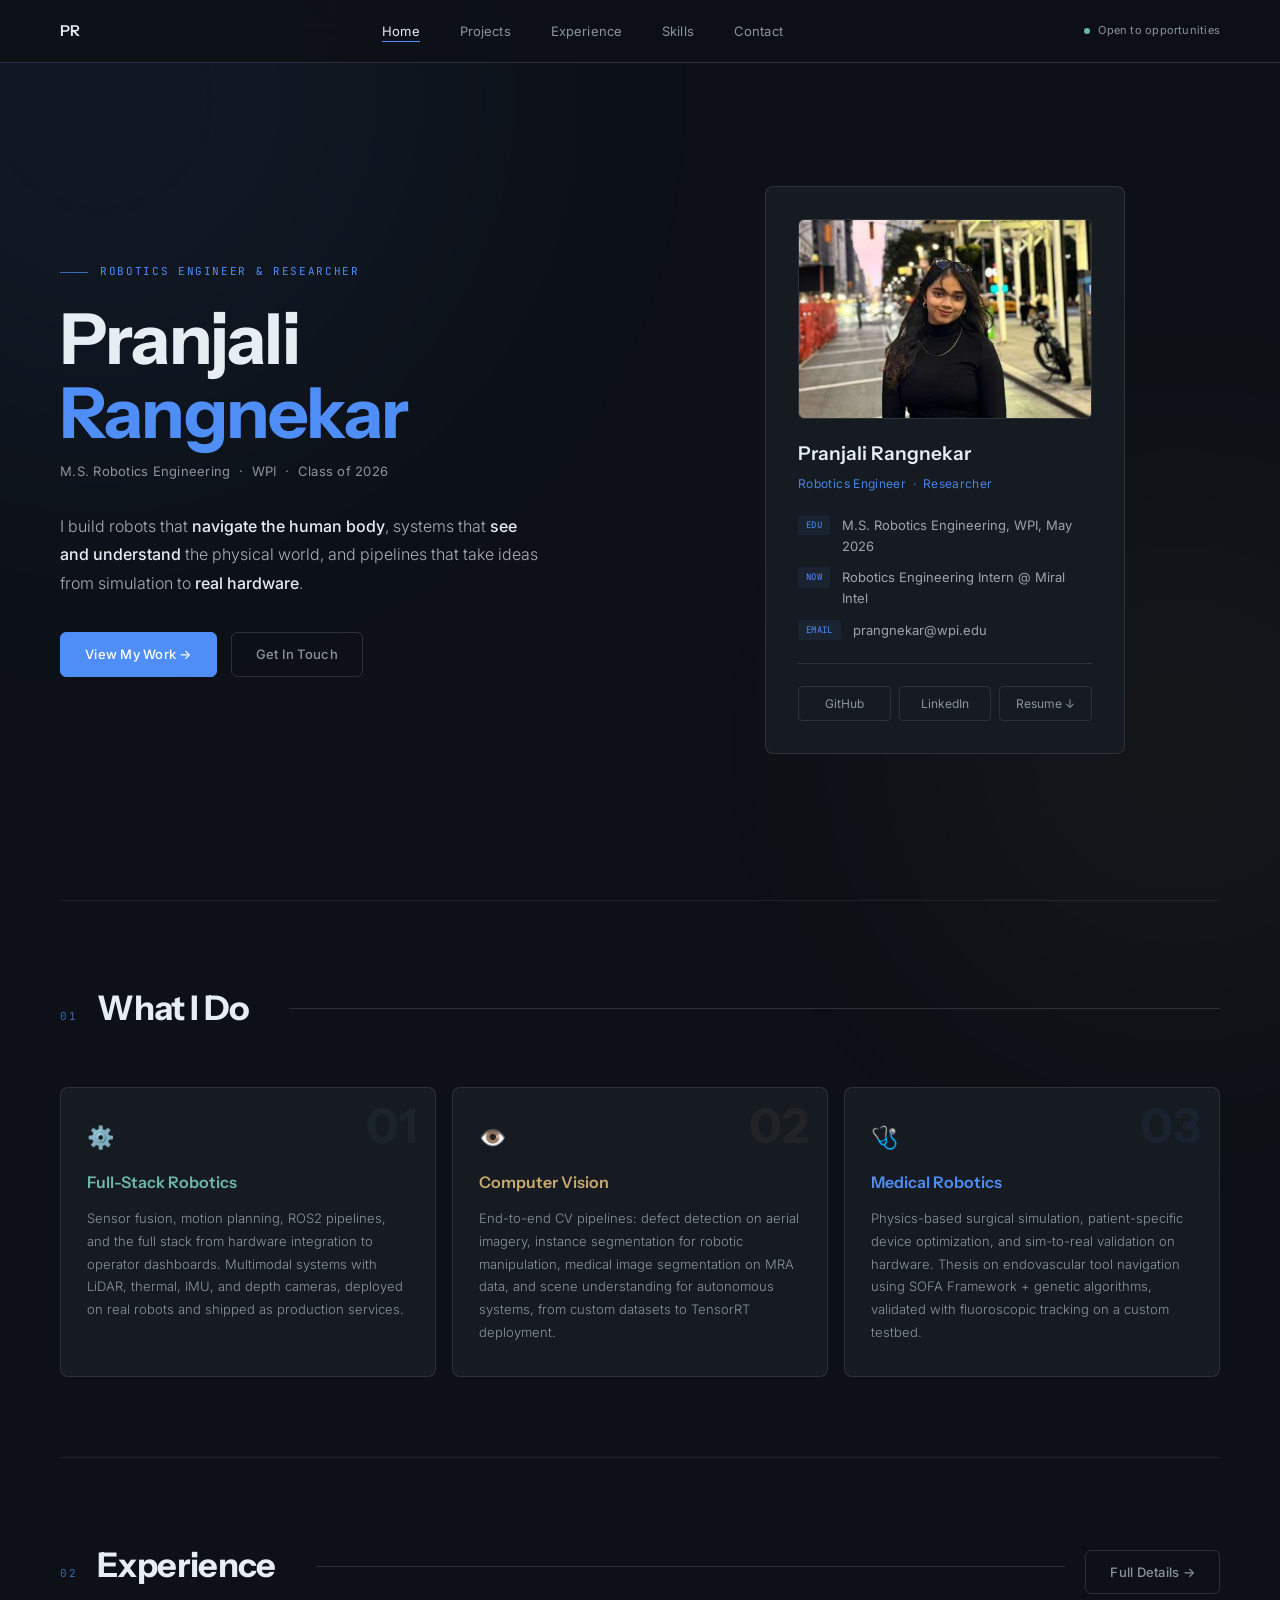
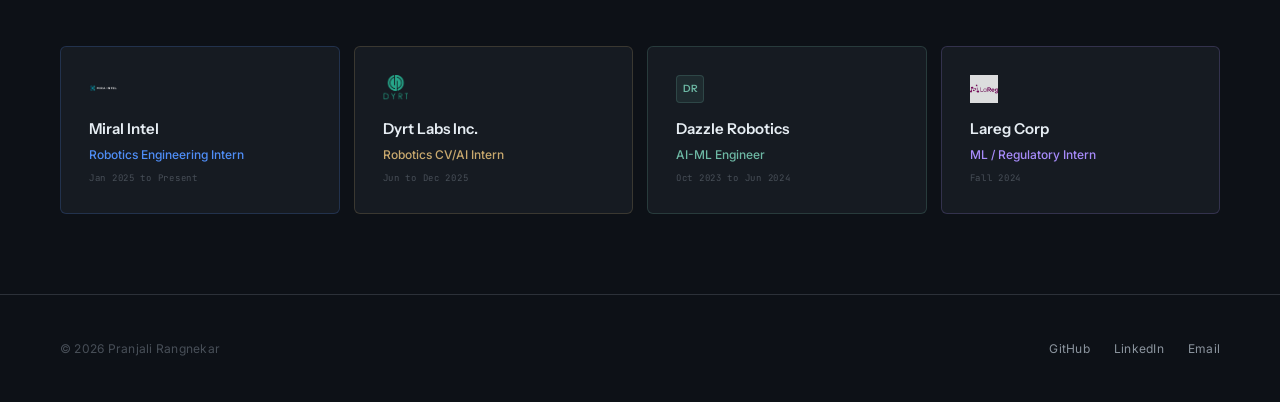
==== index.html @ c5e1e4dd "initial portfolio" ====
<!DOCTYPE html>
<html lang="en">
<head>
<meta charset="UTF-8">
<meta name="viewport" content="width=device-width, initial-scale=1.0">
<title>Pranjali Rangnekar | Robotics Engineer</title>
<link rel="stylesheet" href="css/style.css">
<style>
  /* ---- HERO ---- */
  .hero {
    min-height: 100vh;
    display: grid;
    grid-template-columns: 1fr 1fr;
    align-items: center;
    padding: 120px 60px 80px;
    gap: 60px;
    position: relative;
    z-index: 1;
  }
  .hero-eyebrow {
    font-family: 'JetBrains Mono', monospace;
    font-size: 11px;
    color: var(--accent);
    letter-spacing: 0.15em;
    text-transform: uppercase;
    margin-bottom: 22px;
    display: flex;
    align-items: center;
    gap: 12px;
    opacity: 0.85;
    animation: fadeUp 0.8s ease 0.2s both;
  }
  .hero-eyebrow::before { content: ''; width: 28px; height: 1px; background: var(--accent); opacity: 0.7; }
  .hero-name {
    font-family: 'Instrument Sans', sans-serif;
    font-size: clamp(44px, 5.5vw, 74px);
    font-weight: 700;
    line-height: 1.05;
    letter-spacing: -0.025em;
    margin-bottom: 10px;
    animation: fadeUp 0.8s ease 0.4s both;
  }
  .hero-name .grad {
    display: block;
    color: var(--accent);
  }
  .hero-subtitle {
    font-family: 'Inter', sans-serif;
    font-size: 13px;
    font-weight: 400;
    color: var(--text-muted);
    letter-spacing: 0.02em;
    margin-bottom: 30px;
    animation: fadeUp 0.8s ease 0.6s both;
  }
  .hero-bio {
    font-size: 16px;
    font-weight: 300;
    color: rgba(230,237,243,0.72);
    line-height: 1.8;
    max-width: 480px;
    margin-bottom: 34px;
    animation: fadeUp 0.8s ease 0.8s both;
  }
  .hero-bio strong { color: var(--text); font-weight: 500; }
  .hero-tags {
    display: flex;
    flex-wrap: wrap;
    gap: 8px;
    margin-bottom: 40px;
    animation: fadeUp 0.8s ease 1.0s both;
  }
  .hero-tag {
    font-family: 'Inter', sans-serif;
    font-size: 12px;
    font-weight: 400;
    padding: 5px 13px;
    border: 1px solid;
    border-radius: 4px;
    letter-spacing: 0.01em;
    transition: all 0.2s;
  }
  .hero-tag:hover { background: rgba(255,255,255,0.04); transform: translateY(-1px); }
  .hero-tag-blue  { border-color: rgba(79,142,247,0.3);   color: var(--accent); }
  .hero-tag-red   { border-color: rgba(201,169,110,0.3);  color: var(--accent2); }
  .hero-tag-green { border-color: rgba(109,184,164,0.3);  color: var(--accent3); }
  .hero-cta {
    display: flex;
    gap: 14px;
    animation: fadeUp 0.8s ease 1.2s both;
    align-items: flex-start;
  }
  .btn-dropdown { position: relative; }
  .btn-dropdown-menu {
    display: none;
    position: absolute;
    top: calc(100% + 8px);
    left: 0;
    background: var(--surface2);
    border: 1px solid var(--border);
    border-radius: 6px;
    overflow: hidden;
    min-width: 180px;
    z-index: 50;
    box-shadow: 0 12px 32px rgba(0,0,0,0.35);
  }
  .btn-dropdown:hover .btn-dropdown-menu,
  .btn-dropdown-menu:hover { display: block; }
  .btn-dropdown-menu a {
    display: block;
    padding: 12px 18px;
    font-family: 'Inter', sans-serif;
    font-size: 13px;
    font-weight: 400;
    color: var(--text-muted);
    text-decoration: none;
    border-bottom: 1px solid var(--border);
    transition: background 0.15s, color 0.15s;
    letter-spacing: 0.01em;
  }
  .btn-dropdown-menu a:last-child { border-bottom: none; }
  .btn-dropdown-menu a:hover { background: rgba(79,142,247,0.08); color: var(--text); }
  .btn-dropdown-menu a span {
    display: block;
    font-family: 'JetBrains Mono', monospace;
    font-size: 9px;
    color: var(--text-dim);
    letter-spacing: 0.1em;
    margin-top: 2px;
  }

  /* ---- PROFILE CARD ---- */
  .hero-right {
    display: flex;
    flex-direction: column;
    align-items: center;
    gap: 20px;
    animation: fadeIn 1s ease 0.6s both;
  }
  .profile-card {
    width: 100%;
    max-width: 360px;
    background: var(--surface);
    border: 1px solid var(--border);
    padding: 32px;
    position: relative;
    border-radius: 8px;
  }
  .profile-photo {
    width: 100%;
    height: 200px;
    border-radius: 6px;
    border: 1px solid var(--border);
    margin-bottom: 20px;
    overflow: hidden;
  }
  .profile-photo img {
    width: 100%; height: 100%;
    object-fit: cover;
    object-position: center top;
    display: block;
  }
  .profile-logos {
    display: flex;
    align-items: center;
    gap: 14px;
    flex-wrap: wrap;
    margin-top: 16px;
    padding-top: 16px;
    border-top: 1px solid var(--border);
  }
  .profile-logos img {
    height: 22px;
    width: auto;
    max-width: 80px;
    object-fit: contain;
    opacity: 0.7;
    filter: grayscale(20%);
    transition: opacity 0.2s;
  }
  .profile-logos img:hover { opacity: 1; }
  .profile-name { font-family: 'Instrument Sans', sans-serif; font-size: 19px; font-weight: 600; margin-bottom: 4px; }
  .profile-role { font-family: 'Inter', sans-serif; font-size: 12px; color: var(--accent); letter-spacing: 0.03em; margin-bottom: 22px; opacity: 0.9; }
  .profile-details { display: flex; flex-direction: column; gap: 11px; }
  .profile-detail { display: flex; align-items: flex-start; gap: 12px; font-size: 13px; color: rgba(230,237,243,0.65); }
  .detail-tag {
    font-family: 'JetBrains Mono', monospace;
    font-size: 9px;
    color: var(--accent);
    background: rgba(79,142,247,0.08);
    padding: 3px 8px;
    border-radius: 3px;
    white-space: nowrap;
    flex-shrink: 0;
    letter-spacing: 0.04em;
  }
  .profile-links {
    display: flex;
    gap: 8px;
    margin-top: 22px;
    padding-top: 22px;
    border-top: 1px solid var(--border);
  }
  .profile-links a {
    font-family: 'Inter', sans-serif;
    font-size: 12px;
    font-weight: 400;
    color: var(--text-muted);
    text-decoration: none;
    padding: 7px 14px;
    border: 1px solid var(--border);
    flex: 1;
    text-align: center;
    transition: all 0.2s;
    border-radius: 4px;
  }
  .profile-links a:hover { color: var(--text); border-color: rgba(79,142,247,0.35); background: rgba(79,142,247,0.05); }
  .stats-row {
    display: grid;
    grid-template-columns: repeat(3, 1fr);
    width: 100%;
    max-width: 360px;
    border: 1px solid var(--border);
    background: var(--surface);
    border-radius: 8px;
    overflow: hidden;
  }
  .stat { padding: 16px 10px; text-align: center; border-right: 1px solid var(--border); }
  .stat:last-child { border-right: none; }
  .stat-n { font-family: 'Instrument Sans', sans-serif; font-size: 26px; font-weight: 700; color: var(--accent); line-height: 1; margin-bottom: 5px; }
  .stat-l { font-family: 'Inter', sans-serif; font-size: 10px; color: var(--text-dim); letter-spacing: 0.03em; line-height: 1.4; }

  /* ---- SPECIALIZATIONS ---- */
  .spec-grid { display: grid; grid-template-columns: repeat(3, 1fr); gap: 16px; }
  .spec-card {
    background: var(--surface);
    border: 1px solid var(--border);
    padding: 32px 26px;
    border-radius: 8px;
    position: relative;
    overflow: hidden;
    transition: border-color 0.3s, box-shadow 0.3s;
  }
  .spec-card::before {
    content: '';
    position: absolute;
    top: 0; left: 0; right: 0;
    height: 2px;
    background: var(--sc-accent, var(--accent));
    opacity: 0;
    transition: opacity 0.3s;
  }
  .spec-card:hover { border-color: rgba(79,142,247,0.2); box-shadow: 0 8px 30px rgba(0,0,0,0.2); }
  .spec-card:hover::before { opacity: 1; }
  .spec-bg-num {
    font-family: 'Instrument Sans', sans-serif;
    font-size: 48px;
    font-weight: 700;
    color: var(--sc-accent, var(--accent));
    opacity: 0.06;
    position: absolute;
    top: 14px; right: 18px;
    line-height: 1;
  }
  .spec-icon { font-size: 22px; margin-bottom: 14px; display: block; }
  .spec-title { font-family: 'Instrument Sans', sans-serif; font-size: 16px; font-weight: 600; margin-bottom: 12px; }
  .spec-desc { font-size: 13px; color: var(--text-muted); line-height: 1.75; font-weight: 300; }

  /* ---- PROJECTS PREVIEW ---- */
  .projects-row { display: grid; grid-template-columns: repeat(3, 1fr); gap: 16px; }
  .proj-preview {
    background: var(--surface);
    border: 1px solid var(--border);
    padding: 26px;
    text-decoration: none;
    color: inherit;
    display: block;
    transition: all 0.3s;
    position: relative;
    border-radius: 8px;
  }
  .proj-preview:hover { border-color: rgba(79,142,247,0.3); transform: translateY(-3px); box-shadow: 0 16px 40px rgba(0,0,0,0.3); }
  .proj-cat { font-family: 'JetBrains Mono', monospace; font-size: 9px; color: var(--pp-color, var(--accent)); letter-spacing: 0.12em; text-transform: uppercase; margin-bottom: 12px; opacity: 0.85; }
  .proj-title { font-family: 'Instrument Sans', sans-serif; font-size: 16px; font-weight: 600; margin-bottom: 10px; line-height: 1.3; }
  .proj-desc { font-size: 13px; color: var(--text-muted); line-height: 1.65; margin-bottom: 18px; font-weight: 300; }
  .proj-arrow { position: absolute; top: 18px; right: 18px; opacity: 0.2; color: var(--pp-color, var(--accent)); font-size: 14px; transition: all 0.2s; }
  .proj-preview:hover .proj-arrow { opacity: 0.8; transform: translate(2px, -2px); }

  @keyframes fadeUp  { from { opacity: 0; transform: translateY(20px); } to { opacity: 1; transform: translateY(0); } }
  @keyframes fadeIn  { from { opacity: 0; } to { opacity: 1; } }

  @media (max-width: 900px) {
    .hero { grid-template-columns: 1fr; padding: 100px 24px 60px; }
    .hero-right { display: none; }
    .spec-grid { grid-template-columns: 1fr; }
    .projects-row { grid-template-columns: 1fr; }
  }
</style>
</head>
<body>

<div class="orb orb-1"></div>
<div class="orb orb-2"></div>

<nav>
  <a href="index.html" class="nav-logo">PR</a>
  <ul class="nav-links">
    <li><a href="index.html" class="active">Home</a></li>
    <li><a href="cv-projects.html">Projects</a></li>
    <li><a href="experience.html">Experience</a></li>
    <li><a href="hardware.html">Skills</a></li>
    <li><a href="mailto:prangnekar@wpi.edu">Contact</a></li>
  </ul>
  <div class="nav-status">
    <div class="status-dot"></div>
    Open to opportunities
  </div>
</nav>

<!-- HERO -->
<section class="hero">
  <div>
    <div class="hero-eyebrow">Robotics Engineer &amp; Researcher</div>
    <h1 class="hero-name">
      Pranjali
      <span class="grad">Rangnekar</span>
    </h1>
    <div class="hero-subtitle">M.S. Robotics Engineering &nbsp;·&nbsp; WPI &nbsp;·&nbsp; Class of 2026</div>
    <p class="hero-bio">
      I build robots that <strong>navigate the human body</strong>, systems that <strong>see and understand</strong> the physical world, and pipelines that take ideas from simulation to <strong>real hardware</strong>.
    </p>
    <div class="hero-cta">
      <a href="cv-projects.html" class="btn btn-primary">View My Work →</a>
      <a href="mailto:prangnekar@wpi.edu" class="btn btn-outline">Get In Touch</a>
    </div>
  </div>

  <div class="hero-right">
    <div class="profile-card">
      <div class="profile-photo">
        <img src="images/profile.jpeg" alt="Pranjali Rangnekar">
      </div>
      <div class="profile-name">Pranjali Rangnekar</div>
      <div class="profile-role">Robotics Engineer &nbsp;·&nbsp; Researcher</div>
      <div class="profile-details">
        <div class="profile-detail"><span class="detail-tag">EDU</span>M.S. Robotics Engineering, WPI, May 2026</div>
        <div class="profile-detail"><span class="detail-tag">NOW</span>Robotics Engineering Intern @ Miral Intel</div>
        <div class="profile-detail"><span class="detail-tag">EMAIL</span>prangnekar@wpi.edu</div>
      </div>
      <div class="profile-links">
        <a href="https://github.com/pranjalirangnekar" target="_blank">GitHub</a>
        <a href="#" target="_blank">LinkedIn</a>
        <a href="#">Resume ↓</a>
      </div>
    </div>
  </div>
</section>

<div class="section-divider"><div class="divider-line"></div></div>

<!-- WHAT I DO -->
<section class="section">
  <div class="section-header fade-in">
    <span class="section-num">01</span>
    <h2 class="section-title">What I Do</h2>
    <div class="section-line"></div>
  </div>
  <div class="spec-grid">
    <div class="spec-card fade-in" style="--sc-accent:#6db8a4">
      <span class="spec-bg-num">01</span>
      <span class="spec-icon">⚙️</span>
      <div class="spec-title" style="color:var(--accent3)">Full-Stack Robotics</div>
      <p class="spec-desc">Sensor fusion, motion planning, ROS2 pipelines, and the full stack from hardware integration to operator dashboards. Multimodal systems with LiDAR, thermal, IMU, and depth cameras, deployed on real robots and shipped as production services.</p>
    </div>
    <div class="spec-card fade-in" style="--sc-accent:#c9a96e">
      <span class="spec-bg-num">02</span>
      <span class="spec-icon">👁️</span>
      <div class="spec-title" style="color:var(--accent2)">Computer Vision</div>
      <p class="spec-desc">End-to-end CV pipelines: defect detection on aerial imagery, instance segmentation for robotic manipulation, medical image segmentation on MRA data, and scene understanding for autonomous systems, from custom datasets to TensorRT deployment.</p>
    </div>
    <div class="spec-card fade-in" style="--sc-accent:#4f8ef7">
      <span class="spec-bg-num">03</span>
      <span class="spec-icon">🩺</span>
      <div class="spec-title" style="color:var(--accent)">Medical Robotics</div>
      <p class="spec-desc">Physics-based surgical simulation, patient-specific device optimization, and sim-to-real validation on hardware. Thesis on endovascular tool navigation using SOFA Framework + genetic algorithms, validated with fluoroscopic tracking on a custom testbed.</p>
    </div>
  </div>
</section>

<div class="section-divider"><div class="divider-line"></div></div>

<!-- QUICK EX STRIP -->
<section class="section">
  <div class="section-header fade-in">
    <span class="section-num">02</span>
    <h2 class="section-title">Experience</h2>
    <div class="section-line"></div>
    <a href="experience.html" class="btn btn-outline" style="margin-left:auto;white-space:nowrap">Full Details →</a>
  </div>
  <div style="display:grid;grid-template-columns:repeat(4,1fr);gap:14px;">

    <div class="card fade-in" style="border-color:rgba(79,142,247,0.2)">
      <div style="display:flex;align-items:center;gap:12px;margin-bottom:14px">
        <img src="images/mira_intel_logo.png" alt="Miral Intel" style="height:28px;width:auto;max-width:72px;object-fit:contain;opacity:0.85">
      </div>
      <div style="font-family:'Instrument Sans',sans-serif;font-size:15px;font-weight:600;margin-bottom:4px">Miral Intel</div>
      <div style="font-family:'Inter',sans-serif;font-size:12px;color:var(--accent);margin-bottom:6px;font-weight:500">Robotics Engineering Intern</div>
      <div style="font-family:'JetBrains Mono',monospace;font-size:9px;color:var(--text-dim);letter-spacing:.08em">Jan 2025 to Present</div>
    </div>

    <div class="card fade-in" style="border-color:rgba(201,169,110,0.2)">
      <div style="display:flex;align-items:center;gap:12px;margin-bottom:14px">
        <img src="images/Dyrt_Labs_Inc_logo.png" alt="Dyrt Labs" style="height:28px;width:auto;max-width:72px;object-fit:contain;opacity:0.85">
      </div>
      <div style="font-family:'Instrument Sans',sans-serif;font-size:15px;font-weight:600;margin-bottom:4px">Dyrt Labs Inc.</div>
      <div style="font-family:'Inter',sans-serif;font-size:12px;color:var(--accent2);margin-bottom:6px;font-weight:500">Robotics CV/AI Intern</div>
      <div style="font-family:'JetBrains Mono',monospace;font-size:9px;color:var(--text-dim);letter-spacing:.08em">Jun to Dec 2025</div>
    </div>

    <div class="card fade-in" style="border-color:rgba(109,184,164,0.2)">
      <div style="display:flex;align-items:center;gap:12px;margin-bottom:14px">
        <div style="height:28px;width:28px;background:rgba(109,184,164,0.1);border:1px solid rgba(109,184,164,0.2);border-radius:4px;display:flex;align-items:center;justify-content:center;font-family:'Instrument Sans',sans-serif;font-size:10px;font-weight:600;color:#6db8a4">DR</div>
      </div>
      <div style="font-family:'Instrument Sans',sans-serif;font-size:15px;font-weight:600;margin-bottom:4px">Dazzle Robotics</div>
      <div style="font-family:'Inter',sans-serif;font-size:12px;color:var(--accent3);margin-bottom:6px;font-weight:500">AI-ML Engineer</div>
      <div style="font-family:'JetBrains Mono',monospace;font-size:9px;color:var(--text-dim);letter-spacing:.08em">Oct 2023 to Jun 2024</div>
    </div>

    <div class="card fade-in" style="border-color:rgba(167,139,250,0.2)">
      <div style="display:flex;align-items:center;gap:12px;margin-bottom:14px">
        <img src="images/lareg_corp_logo.jpg" alt="Lareg Corp" style="height:28px;width:auto;max-width:72px;object-fit:contain;opacity:0.85">
      </div>
      <div style="font-family:'Instrument Sans',sans-serif;font-size:15px;font-weight:600;margin-bottom:4px">Lareg Corp</div>
      <div style="font-family:'Inter',sans-serif;font-size:12px;color:var(--accent4);margin-bottom:6px;font-weight:500">ML / Regulatory Intern</div>
      <div style="font-family:'JetBrains Mono',monospace;font-size:9px;color:var(--text-dim);letter-spacing:.08em">Fall 2024</div>
    </div>

  </div>
</section>

<footer>
  <div class="footer-left">© 2026 Pranjali Rangnekar</div>
  <div class="footer-links">
    <a href="https://github.com/pranjalirangnekar" class="footer-link" target="_blank">GitHub</a>
    <a href="#" class="footer-link">LinkedIn</a>
    <a href="mailto:prangnekar@wpi.edu" class="footer-link">Email</a>
  </div>
</footer>

<script src="js/main.js"></script>
</body>
</html>
---- css/style.css ----
/* ============================================
   PRANJALI RANGNEKAR — PORTFOLIO SHARED STYLES
   ============================================ */

@import url('https://fonts.googleapis.com/css2?family=Instrument+Sans:ital,wght@0,400;0,500;0,600;0,700;1,400&family=Inter:wght@300;400;500;600&family=JetBrains+Mono:wght@400;500&display=swap');

:root {
  --bg: #0d1117;
  --bg2: #10151c;
  --surface: #161b22;
  --surface2: #1c2330;
  --accent: #4f8ef7;
  --accent2: #c9a96e;
  --accent3: #6db8a4;
  --accent4: #a78bfa;
  --accent5: #a778c8;
  --text: #e6edf3;
  --text-muted: #8b949e;
  --text-dim: #484f58;
  --border: rgba(48, 54, 61, 0.9);
  --glow: rgba(79, 142, 247, 0.08);
}

*, *::before, *::after { box-sizing: border-box; margin: 0; padding: 0; }
html { scroll-behavior: smooth; }

body {
  background: var(--bg);
  color: var(--text);
  font-family: 'Inter', sans-serif;
  font-size: 16px;
  line-height: 1.6;
  overflow-x: hidden;
}

/* ---- SUBTLE AMBIENT GLOW ---- */
.orb {
  position: fixed;
  border-radius: 50%;
  filter: blur(140px);
  pointer-events: none;
  z-index: 0;
  opacity: 0.07;
  animation: orbFloat 25s ease-in-out infinite;
}
.orb-1 { width: 700px; height: 700px; background: #4f8ef7; top: -250px; left: -250px; }
.orb-2 { width: 500px; height: 500px; background: #c9a96e; top: 55%; right: -150px; animation-delay: -10s; opacity: 0.05; }
.orb-3 { display: none; }

@keyframes orbFloat {
  0%, 100% { transform: translate(0, 0) scale(1); }
  50% { transform: translate(20px, -30px) scale(1.03); }
}

/* ---- NAV ---- */
nav {
  position: fixed;
  top: 0; left: 0; right: 0;
  z-index: 100;
  padding: 18px 60px;
  display: flex;
  align-items: center;
  justify-content: space-between;
  background: rgba(13, 17, 23, 0.85);
  backdrop-filter: blur(24px);
  border-bottom: 1px solid var(--border);
}
.nav-logo {
  font-family: 'Instrument Sans', sans-serif;
  font-size: 15px;
  font-weight: 600;
  color: var(--text);
  letter-spacing: 0.02em;
  text-decoration: none;
}
.nav-links { display: flex; gap: 40px; list-style: none; }
.nav-links a {
  font-family: 'Inter', sans-serif;
  font-size: 13px;
  font-weight: 400;
  color: var(--text-muted);
  text-decoration: none;
  letter-spacing: 0.01em;
  transition: color 0.2s;
  position: relative;
}
.nav-links a::after {
  content: '';
  position: absolute;
  bottom: -3px; left: 0;
  width: 0; height: 1px;
  background: var(--accent);
  transition: width 0.2s;
}
.nav-links a:hover, .nav-links a.active { color: var(--text); }
.nav-links a:hover::after, .nav-links a.active::after { width: 100%; }
.nav-status {
  display: flex;
  align-items: center;
  gap: 8px;
  font-family: 'Inter', sans-serif;
  font-size: 11px;
  color: var(--text-muted);
  letter-spacing: 0.02em;
}
.status-dot {
  width: 6px; height: 6px;
  background: var(--accent3);
  border-radius: 50%;
  animation: pulse 3s ease-in-out infinite;
}
@keyframes pulse {
  0%, 100% { opacity: 1; }
  50% { opacity: 0.4; }
}

/* ---- SECTION LAYOUT ---- */
.page-content { position: relative; z-index: 1; }

.section {
  padding: 80px 60px;
  position: relative;
  z-index: 1;
}
.section-sm { padding: 40px 60px; }

.section-header {
  display: flex;
  align-items: baseline;
  gap: 20px;
  margin-bottom: 52px;
}
.section-num {
  font-family: 'JetBrains Mono', monospace;
  font-size: 11px;
  color: var(--accent);
  letter-spacing: 0.15em;
  opacity: 0.7;
}
.section-title {
  font-family: 'Instrument Sans', sans-serif;
  font-size: 34px;
  font-weight: 700;
  letter-spacing: -0.02em;
}
.section-line {
  flex: 1;
  height: 1px;
  background: var(--border);
  margin-left: 20px;
  align-self: center;
}
.section-divider {
  padding: 0 60px;
  position: relative;
  z-index: 1;
}
.divider-line {
  height: 1px;
  background: var(--border);
  opacity: 0.6;
}

/* ---- PAGE HERO (inner pages) ---- */
.page-hero {
  padding: 140px 60px 80px;
  position: relative;
  z-index: 1;
}
.page-hero-eyebrow {
  font-family: 'JetBrains Mono', monospace;
  font-size: 11px;
  color: var(--accent);
  letter-spacing: 0.15em;
  text-transform: uppercase;
  margin-bottom: 20px;
  display: flex;
  align-items: center;
  gap: 12px;
  opacity: 0.8;
}
.page-hero-eyebrow::before {
  content: '';
  width: 28px; height: 1px;
  background: var(--accent);
  opacity: 0.6;
}
.page-hero-title {
  font-family: 'Instrument Sans', sans-serif;
  font-size: clamp(38px, 5vw, 62px);
  font-weight: 700;
  letter-spacing: -0.025em;
  line-height: 1.08;
  margin-bottom: 20px;
}
.page-hero-title .hl { color: var(--accent); }
.page-hero-sub {
  font-size: 16px;
  color: var(--text-muted);
  max-width: 580px;
  line-height: 1.75;
  font-weight: 300;
}

/* ---- CARDS ---- */
.card {
  background: var(--surface);
  border: 1px solid var(--border);
  padding: 28px;
  position: relative;
  overflow: hidden;
  transition: border-color 0.3s, transform 0.3s, box-shadow 0.3s;
  border-radius: 6px;
}
.card:hover {
  border-color: rgba(79, 142, 247, 0.3);
  transform: translateY(-2px);
  box-shadow: 0 12px 40px rgba(0,0,0,0.3);
}
.card-cut {
  border-radius: 6px;
}

/* ---- TAGS ---- */
.tag {
  font-family: 'JetBrains Mono', monospace;
  font-size: 10px;
  padding: 4px 10px;
  background: rgba(255,255,255,0.04);
  border: 1px solid rgba(255,255,255,0.08);
  color: var(--text-dim);
  letter-spacing: 0.05em;
  border-radius: 4px;
  display: inline-block;
}
.tag-accent { color: var(--accent); border-color: rgba(79,142,247,0.25); background: rgba(79,142,247,0.06); }
.tag-red { color: var(--accent2); border-color: rgba(201,169,110,0.25); background: rgba(201,169,110,0.06); }
.tag-green { color: var(--accent3); border-color: rgba(109,184,164,0.25); background: rgba(109,184,164,0.06); }
.tag-yellow { color: var(--accent4); border-color: rgba(167,139,250,0.25); background: rgba(167,139,250,0.06); }
.tag-purple { color: var(--accent5); border-color: rgba(167,120,200,0.25); background: rgba(167,120,200,0.06); }

.tags-row { display: flex; flex-wrap: wrap; gap: 7px; }

/* ---- BUTTONS ---- */
.btn {
  font-family: 'Inter', sans-serif;
  font-size: 13px;
  font-weight: 500;
  letter-spacing: 0.02em;
  padding: 11px 24px;
  text-decoration: none;
  display: inline-block;
  transition: all 0.2s;
  border-radius: 6px;
}
.btn-primary {
  background: var(--accent);
  color: #fff;
  border: 1px solid var(--accent);
}
.btn-primary:hover {
  background: #6b9ff8;
  border-color: #6b9ff8;
  transform: translateY(-1px);
  box-shadow: 0 6px 20px rgba(79,142,247,0.25);
}
.btn-outline {
  background: transparent;
  color: var(--text-muted);
  border: 1px solid var(--border);
}
.btn-outline:hover {
  color: var(--text);
  border-color: rgba(79,142,247,0.35);
  background: rgba(79,142,247,0.05);
}

/* ---- MEDIA PLACEHOLDER ---- */
.media-box {
  background: var(--surface2);
  border: 1px solid var(--border);
  display: flex;
  align-items: center;
  justify-content: center;
  position: relative;
  overflow: hidden;
  min-height: 220px;
  border-radius: 6px;
}
.media-label {
  font-family: 'JetBrains Mono', monospace;
  font-size: 10px;
  color: var(--text-dim);
  letter-spacing: 0.08em;
  text-align: center;
  padding: 20px;
  line-height: 1.8;
}

/* ---- FOOTER ---- */
footer {
  position: relative;
  z-index: 1;
  padding: 44px 60px;
  border-top: 1px solid var(--border);
  display: flex;
  align-items: center;
  justify-content: space-between;
  flex-wrap: wrap;
  gap: 20px;
}
.footer-left {
  font-family: 'Inter', sans-serif;
  font-size: 12px;
  color: var(--text-dim);
  letter-spacing: 0.02em;
}
.footer-links { display: flex; gap: 24px; }
.footer-link {
  font-family: 'Inter', sans-serif;
  font-size: 12px;
  color: var(--text-muted);
  text-decoration: none;
  letter-spacing: 0.02em;
  transition: color 0.2s;
}
.footer-link:hover { color: var(--text); }

/* ---- FADE IN ANIMATION ---- */
.fade-in {
  opacity: 0;
  transform: translateY(16px);
  transition: opacity 0.6s ease, transform 0.6s ease;
}
.fade-in.visible { opacity: 1; transform: translateY(0); }

/* ---- RESPONSIVE ---- */
@media (max-width: 900px) {
  nav { padding: 14px 24px; }
  .nav-links { gap: 20px; }
  .nav-status { display: none; }
  .section, .page-hero { padding-left: 24px; padding-right: 24px; }
  .section-sm { padding-left: 24px; padding-right: 24px; }
  .section-divider { padding: 0 24px; }
  .section-title { font-size: 26px; }
  footer { padding: 36px 24px; }
}
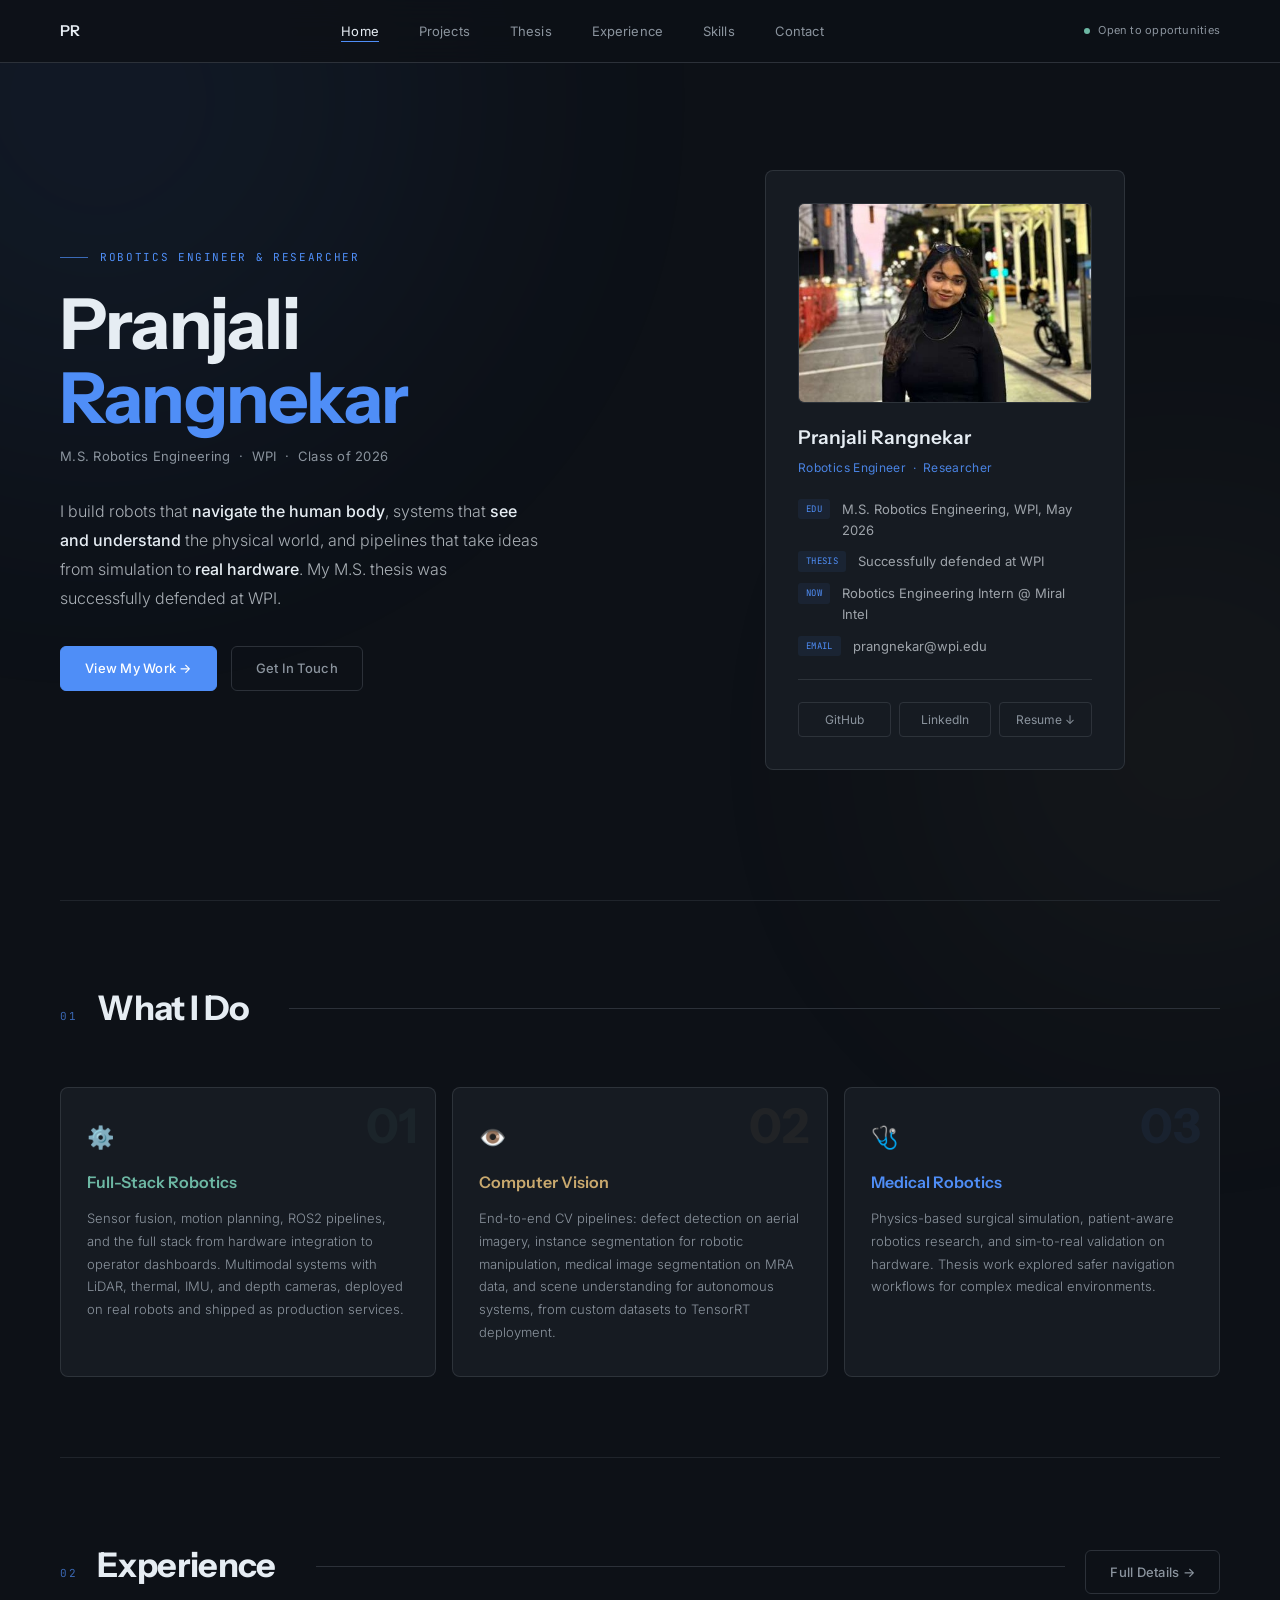
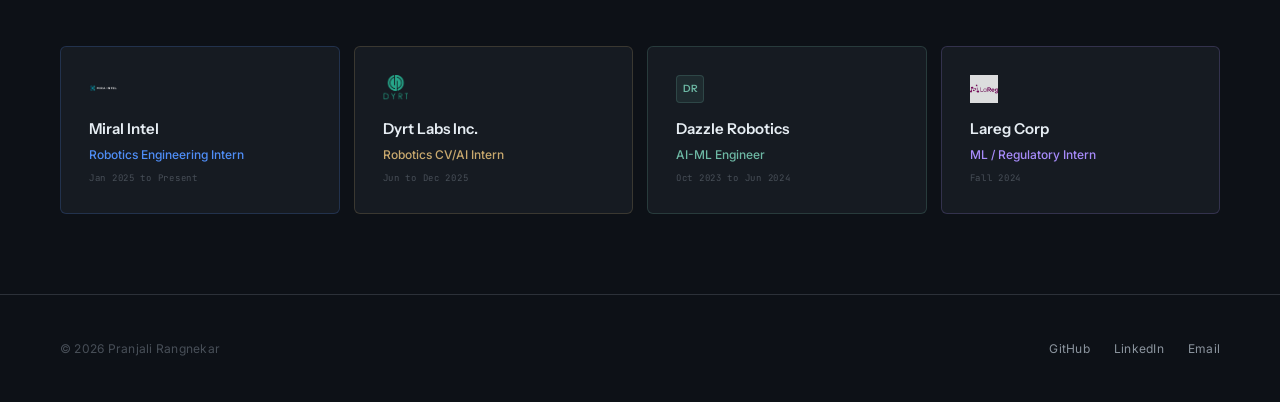
==== commit 42965f0a: "Update projects and thesis navigation" ====
--- a/index.html
+++ b/index.html
@@ -307,6 +307,7 @@
   <ul class="nav-links">
     <li><a href="index.html" class="active">Home</a></li>
     <li><a href="cv-projects.html">Projects</a></li>
+    <li><a href="thesis.html">Thesis</a></li>
     <li><a href="experience.html">Experience</a></li>
     <li><a href="hardware.html">Skills</a></li>
     <li><a href="mailto:prangnekar@wpi.edu">Contact</a></li>
@@ -327,7 +328,7 @@
     </h1>
     <div class="hero-subtitle">M.S. Robotics Engineering &nbsp;·&nbsp; WPI &nbsp;·&nbsp; Class of 2026</div>
     <p class="hero-bio">
-      I build robots that <strong>navigate the human body</strong>, systems that <strong>see and understand</strong> the physical world, and pipelines that take ideas from simulation to <strong>real hardware</strong>.
+      I build robots that <strong>navigate the human body</strong>, systems that <strong>see and understand</strong> the physical world, and pipelines that take ideas from simulation to <strong>real hardware</strong>. My M.S. thesis was successfully defended at WPI.
     </p>
     <div class="hero-cta">
       <a href="cv-projects.html" class="btn btn-primary">View My Work →</a>
@@ -344,13 +345,14 @@
       <div class="profile-role">Robotics Engineer &nbsp;·&nbsp; Researcher</div>
       <div class="profile-details">
         <div class="profile-detail"><span class="detail-tag">EDU</span>M.S. Robotics Engineering, WPI, May 2026</div>
+        <div class="profile-detail"><span class="detail-tag">THESIS</span>Successfully defended at WPI</div>
         <div class="profile-detail"><span class="detail-tag">NOW</span>Robotics Engineering Intern @ Miral Intel</div>
         <div class="profile-detail"><span class="detail-tag">EMAIL</span>prangnekar@wpi.edu</div>
       </div>
       <div class="profile-links">
         <a href="https://github.com/pranjalirangnekar" target="_blank">GitHub</a>
         <a href="#" target="_blank">LinkedIn</a>
-        <a href="#">Resume ↓</a>
+        <a href="resources/Pranjali_Rangnekar_General_Robotics.pdf" download="Pranjali_Rangnekar_Resume.pdf">Resume ↓</a>
       </div>
     </div>
   </div>
@@ -382,7 +384,7 @@
       <span class="spec-bg-num">03</span>
       <span class="spec-icon">🩺</span>
       <div class="spec-title" style="color:var(--accent)">Medical Robotics</div>
-      <p class="spec-desc">Physics-based surgical simulation, patient-specific device optimization, and sim-to-real validation on hardware. Thesis on endovascular tool navigation using SOFA Framework + genetic algorithms, validated with fluoroscopic tracking on a custom testbed.</p>
+      <p class="spec-desc">Physics-based surgical simulation, patient-aware robotics research, and sim-to-real validation on hardware. Thesis work explored safer navigation workflows for complex medical environments.</p>
     </div>
   </div>
 </section>
